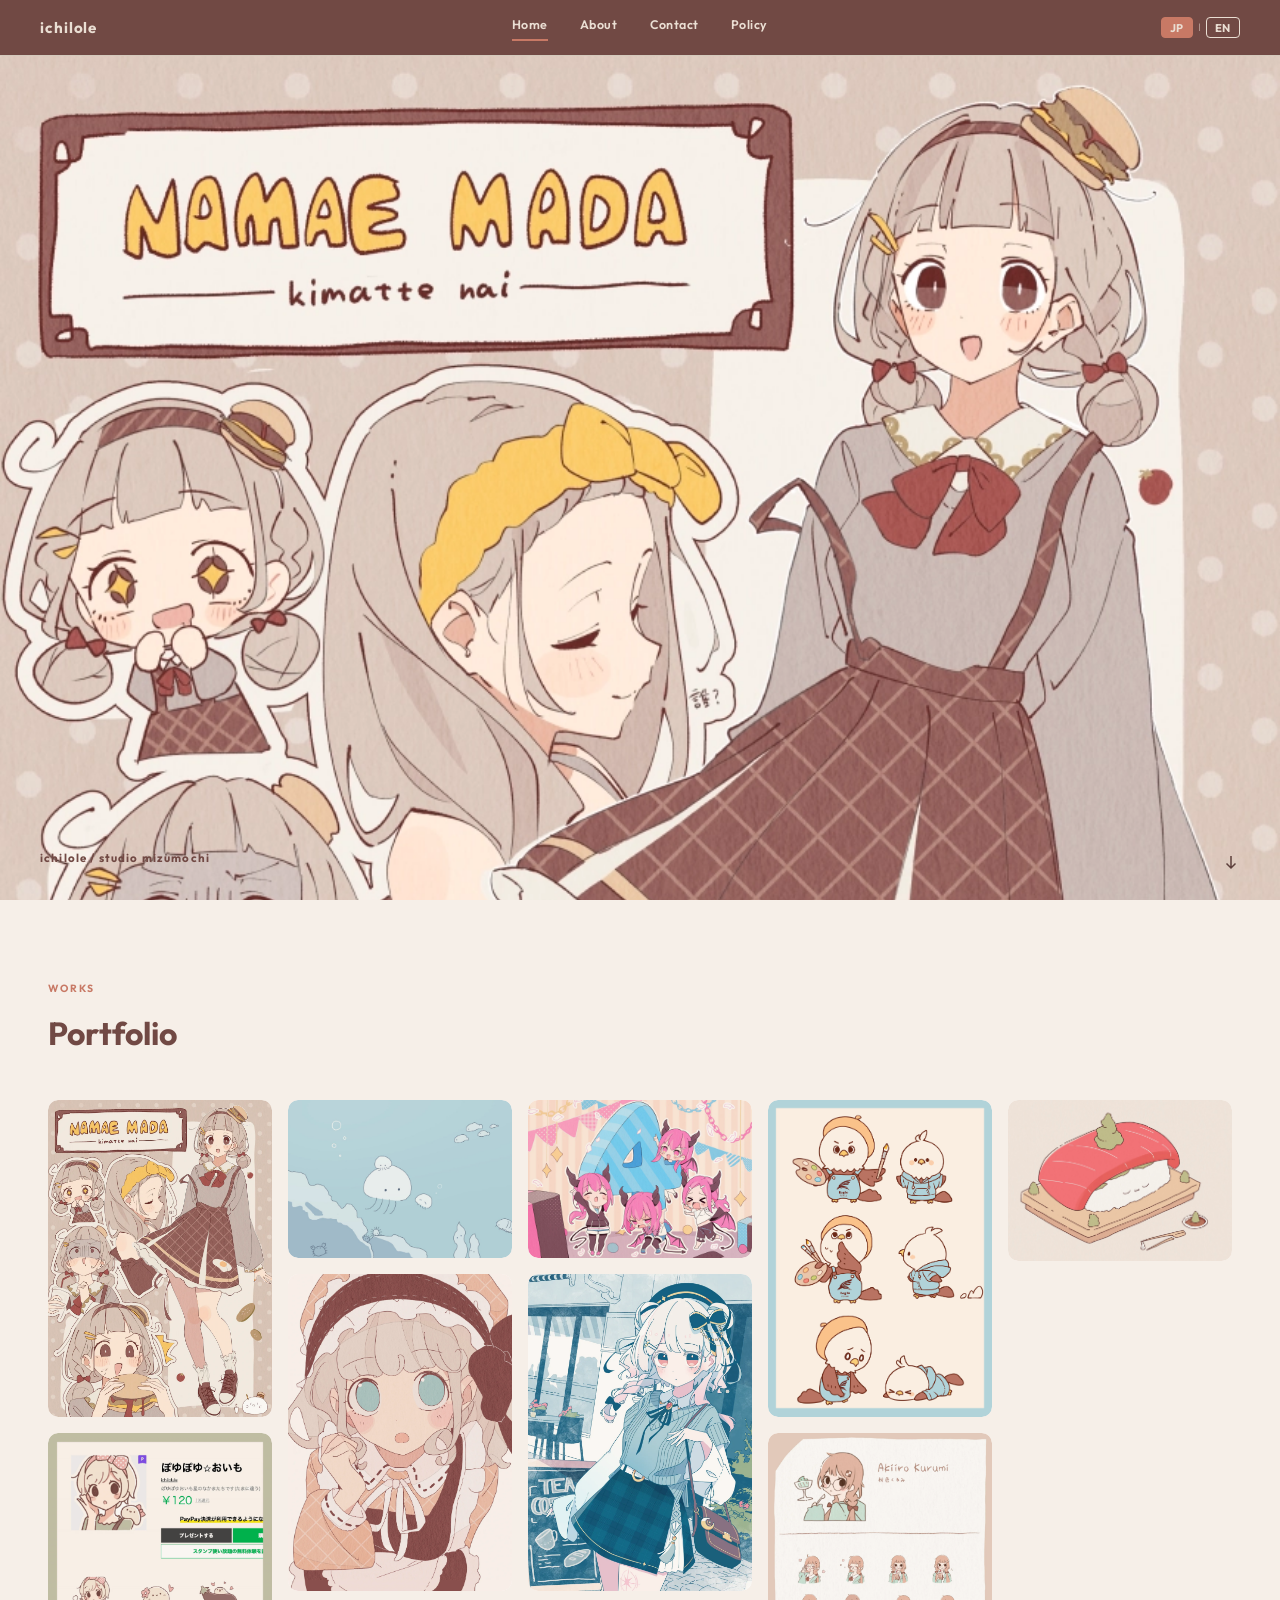
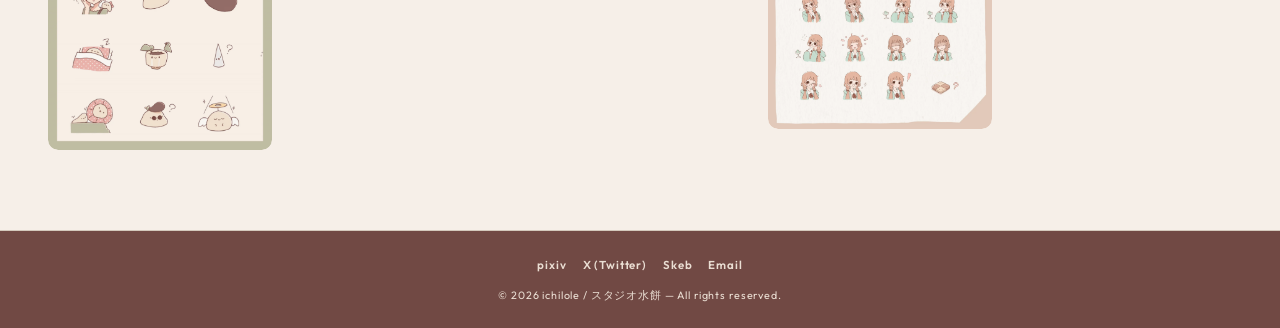
==== index.html @ 7da5bc68 "最初のセーブ" ====
<!DOCTYPE html>
<html lang="ja">
<head>
<meta charset="UTF-8">
<meta name="viewport" content="width=device-width, initial-scale=1.0">
<meta name="color-scheme" content="only light">

<!-- ============================================================
  ページ基本情報（SEO）
============================================================ -->
<title>ichilole — studio mizumochi</title>
<meta name="description" content="イラストレーター いちろれ（スタジオ水餅）のポートフォリオサイト。VTuber・配信者キャラクター、企業マスコットなどのイラスト制作">

<!-- ============================================================
  OGP（SNSシェア時のカード表示）
  ▼ Netlify公開後に実際のURLへ書き換えてください
  ▼ og:image 用に images/og.png を用意してください（1200×630px推奨）
============================================================ -->
<meta property="og:type"        content="website">
<meta property="og:title"       content="ichilole — studio mizumochi">
<meta property="og:description" content="VTuber・配信者キャラクター、企業マスコットなどのイラスト制作">
<meta property="og:url"         content="https://あなたのサイトURL.netlify.app">
<meta property="og:image"       content="https://あなたのサイトURL.netlify.app/images/og.png">
<meta name="twitter:card"       content="summary_large_image">

<!-- ============================================================
  favicon
  ▼ images/favicon.ico を用意してください（32×32px推奨）
============================================================ -->
<link rel="apple-touch-icon" sizes="180x180" href="/images/favicon/apple-touch-icon.png">
<link rel="icon" type="image/png" sizes="32x32" href="/images/favicon/favicon-32x32.png">
<link rel="icon" type="image/png" sizes="16x16" href="/images/favicon/favicon-16x16.png">
<link rel="manifest" href="/images/favicon/site.webmanifest">

<!-- Google Fonts
  Outfit          : 英字見出し・ラベル
  Zen Kaku Gothic : 日本語テキスト
-->
<link rel="preconnect" href="https://fonts.googleapis.com">
<link href="https://fonts.googleapis.com/css2?family=Outfit:wght@400;600;700&family=Zen+Kaku+Gothic+New:wght@400;700&display=swap" rel="stylesheet">
<link rel="stylesheet" href="/style.css">

<style>

*, *::before, *::after { margin: 0; padding: 0; box-sizing: border-box; }

body {
  font-family: 'Zen Kaku Gothic New', sans-serif;
  background: var(--bg);
  color: var(--brown);
  min-height: 100vh;
  line-height: 1.7;
}

/* ============================================================
  ナビゲーション
============================================================ */
nav {
  position: fixed; top: 0; left: 0; right: 0; z-index: 110;
  background: var(--brown);
  height: 56px; padding: 0 2.5rem;
  display: flex; align-items: center; justify-content: space-between;
  border-bottom: 1px solid var(--bg3);
}

.nav-logo {
  font-family: 'Outfit', sans-serif;
  font-size: 0.95rem; font-weight: 700;
  letter-spacing: 0.06em;
  color: var(--bg2); text-decoration: none;
  transition: color 0.15s; position: relative; z-index: 110;
}
.nav-logo:hover { color: var(--bg2); }

.nav-center {
  display: flex; gap: 2rem;
  position: absolute; left: 50%; transform: translateX(-50%);
}
.nav-center a {
  font-family: 'Outfit', sans-serif;
  font-size: 0.78rem; font-weight: 600;
  letter-spacing: 0.04em;
  text-decoration: none; color: var(--bg2);
  padding-bottom: 3px;
  border-bottom: 2px solid transparent;
  transition: color 0.15s, border-color 0.15s;
}
.nav-center a:hover { color: var(--main); }
.nav-center a.active { color: var(--bg2); border-bottom-color: var(--main); }

/* 言語切り替えボタン */
.nav-lang { display: flex; gap: 0.3rem; align-items: center; position: relative; z-index: 110; }
.lang-btn {
  font-family: 'Outfit', sans-serif;
  font-size: 0.7rem; font-weight: 700;
  letter-spacing: 0.06em;
  background: none; border: 1.5px solid var(--bg2);
  cursor: pointer; color: var(--bg2);
  padding: 0.18rem 0.5rem; border-radius: 4px;
  transition: background 0.15s, color 0.15s, border-color 0.15s;
}
.lang-btn.active {
  background: var(--main); color: var(--bg2); border-color: var(--main);
}
.lang-sep { font-size: 0.6rem; color: var(--bg2); }

.nav-burger {
  display: none; flex-direction: column; justify-content: center;
  width: 36px; height: 36px;
  background: none; border: none; cursor: pointer;
  padding: 0; position: relative; z-index: 110;
}
.nav-burger span {
  display: block; width: 22px; height: 1.5px;
  background: var(--bg); border-radius: 2px;
  position: absolute; left: 50%; transform: translateX(-50%);
  transition: transform 0.25s, opacity 0.25s;
  transform-origin: center;
}
.nav-burger span:nth-child(1) { top: 50%; margin-top: -6px; }
.nav-burger span:nth-child(2) { top: 50%; margin-top: -0.75px; }
.nav-burger span:nth-child(3) { top: 50%; margin-top: 5px; }
.nav-burger.open span:nth-child(1) { transform: translateX(-50%) translateY(6px) rotate(45deg); }
.nav-burger.open span:nth-child(2) { opacity: 0; transform: translateX(-50%) scaleX(0); }
.nav-burger.open span:nth-child(3) { transform: translateX(-50%) translateY(-6px) rotate(-45deg); }

/* モバイルメニューオーバーレイ */
.nav-mobile-overlay {
  position: fixed; inset: 0; z-index: 105;
  background: rgba(234, 222, 211, 0.96);
  display: flex; flex-direction: column;
  align-items: center; justify-content: center; gap: 2.5rem;
  opacity: 0;
  visibility: hidden;
  pointer-events: none;
  transition: opacity 0.25s, visibility 0.25s;
}
.nav-mobile-overlay.open {
  opacity: 1;
  visibility: visible;
  pointer-events: auto;
}
.nav-mobile-overlay a {
  font-family: 'Outfit', sans-serif; font-size: 1.3rem; font-weight: 700;
  letter-spacing: 0.08em; text-decoration: none; color: var(--brown2);
  padding-bottom: 4px; border-bottom: 2px solid transparent;
  transition: color 0.15s, border-color 0.15s;
}
.nav-mobile-overlay a:hover { color: var(--main); }
.nav-mobile-overlay a.active {
  color: var(--brown); border-bottom-color: var(--main);
}
.nav-mobile-lang {
  display: flex; gap: 0.5rem; align-items: center; margin-top: 0.5rem;
}
.nav-mobile-lang .lang-btn { color: var(--brown2); border-color: var(--bg3); }
.nav-mobile-lang .lang-btn.active { background: var(--main); color: var(--bg2); border-color: var(--main); }

@media (max-width: 640px) {
  nav { padding: 0 1.25rem; }
  .nav-center { display: none; }
  .nav-lang { display: none; }
  .nav-burger { display: flex; }
  .portfolio-section { padding: 3.5rem 1.25rem 3rem; }
  .modal { border-radius: 10px; }
  .modal-header { padding: 1.5rem 1.25rem 1rem; }
  .modal-content { padding: 1.25rem 1.25rem 1.5rem; }
  .modal-title { font-size: 1.15rem; }
  .block-image-row { grid-template-columns: 1fr; }
}

/* ============================================================
  HOME — ヒーロー
============================================================ */
.hero {
  width: 100%;
  height: calc(100vh - 56px);
  height: calc(100dvh - 56px);
  margin-top: 56px;
  background: var(--bg2);
  position: relative; overflow: hidden;
  display: flex; align-items: center; justify-content: center;
}

/*
  ▼▼▼ ヒーロー画像の設定方法 ▼▼▼

  方法A：<img>タグ（推奨）
    .hero-placeholder ブロックをまるごと削除して：
      <img src="images/hero.png"
           style="width:100%;height:100%;object-fit:cover;object-position:center top;"
           alt="ichilole メインビジュアル">
    を入れる。

  方法B：CSS背景画像
    .hero に追記：
      background-image: url('images/hero.jpg');
      background-size: cover;
      background-position: center top;

  推奨サイズ：1920×1080px 以上
*/
.hero-placeholder {
  display: flex; flex-direction: column;
  align-items: center; justify-content: center;
  gap: 1rem; color: var(--brown2); text-align: center;
}
.hero-placeholder-box {
  width: 72px; height: 72px; border-radius: 50%;
  background: var(--pink-l);
  display: flex; align-items: center; justify-content: center;
}
.hero-placeholder-box svg {
  width: 32px; height: 32px; fill: none;
  stroke: var(--pink); stroke-width: 1.5;
}
.hero-placeholder-text {
  font-family: 'Outfit', sans-serif;
  font-size: 0.75rem; font-weight: 600; color: var(--brown2);
}

.hero-name {
  position: absolute; bottom: 2rem; left: 2.5rem;
  font-family: 'Outfit', sans-serif;
  font-size: 0.72rem; font-weight: 700;
  letter-spacing: 0.1em; color: var(--brown);
}

/* 下向き矢印スクロールインジケーター（文字なし） */
.hero-scroll-arrow {
  position: absolute; bottom: 1.8rem; right: 2.5rem;
  animation: bounceDown 1.8s ease-in-out infinite;
}
.hero-scroll-arrow svg {
  width: 18px; height: 18px; fill: none;
  stroke: var(--brown2); stroke-width: 2;
  display: block;
}
@keyframes bounceDown {
  0%, 100% { transform: translateY(0); }
  50%       { transform: translateY(5px); }
}

/* ============================================================
  Portfolio セクション
============================================================ */
.portfolio-section { background: #F6EFE8; padding: 5rem 3rem; }

.sec-eyebrow {
  font-family: 'Outfit', sans-serif;
  font-size: 0.65rem; font-weight: 700;
  letter-spacing: 0.18em; text-transform: uppercase;
  color: var(--main); margin-bottom: 0.5rem;
}
.sec-title {
  font-family: 'Outfit', sans-serif;
  font-size: 2rem; font-weight: 700;
  color: var(--brown); margin-bottom: 2.5rem;
}

/*
  ▼▼▼ マソンリーグリッドの列数設定 ▼▼▼
  CSS Grid + JS列振り分け方式。
  列数は画面幅に応じて自動調整（最大5列）。
  ブレークポイントは .masonry-col のJS側で制御。
*/
.masonry {
  display: grid;
  grid-template-columns: repeat(var(--masonry-cols, 3), 1fr);
  gap: 1rem;
  align-items: start;
}

/* 列ごとのラッパー */
.masonry-col {
  display: flex;
  flex-direction: column;
  gap: 1rem;
}

.m-item {
  border-radius: 10px; overflow: hidden;
  cursor: pointer; position: relative;
  transition: transform 0.22s ease, box-shadow 0.22s ease;
  will-change: transform;
}
.m-item:hover {
  transform: scale(1.025);
  box-shadow: 0 8px 28px rgba(92,63,59,0.18);
}
.m-item:hover .m-overlay { opacity: 1; }

/*
  ▼▼▼ サムネイル画像の設定方法 ▼▼▼
  後述の works 配列の thumb にパスを入れてください
  例: thumb: 'images/works/work01/thumb.jpg'
*/
.m-thumb-img { width: 100%; display: block; border-radius: 10px; }

/* --bg色を10%乗算でサムネイルに重ねる */
.m-item::after {
  content: '';
  position: absolute; inset: 0;
  border-radius: 10px;
  background: var(--bg);
  opacity: 0.5;
  mix-blend-mode: multiply;
  pointer-events: none;
  transition: opacity 0.2s;
}
.m-item:hover::after { opacity: 0; }
.m-thumb-placeholder {
  width: 100%; border-radius: 10px;
  background: var(--bg2);
  display: flex; flex-direction: column;
  align-items: center; justify-content: center;
  gap: 0.5rem; padding: 2rem 1rem;
  color: var(--brown2);
  font-weight: 700; font-size: 0.72rem; text-align: center;
}
.m-overlay {
  position: absolute; inset: 0;
  background: rgba(92,63,59,0.75);
  border-radius: 10px; opacity: 0;
  transition: opacity 0.2s;
  display: flex; align-items: center; justify-content: center;
  padding: 1rem;
}
.m-overlay-title {
  color: var(--bg); font-weight: 700; font-size: 0.9rem;
  text-align: center; line-height: 1.5;
}

/* ============================================================
  作品詳細モーダル（ブログ形式）
============================================================ */
.modal-bg {
  display: none;
  position: fixed; inset: 0; z-index: 200;
  background: rgba(92,63,59,0.55);
  align-items: flex-start; justify-content: center;
  overflow-y: auto; padding: 2rem 1rem;
}
.modal-bg.open { display: flex; }

.modal {
  background: var(--bg); border-radius: 14px;
  width: 100%; max-width: 680px;
  margin: auto; position: relative; overflow: hidden;
}
.modal-header {
  padding: 2rem 2rem 1.2rem;
  border-bottom: 1px solid var(--bg3);
}
.modal-title {
  font-family: 'Outfit', sans-serif; font-size: 1.4rem; font-weight: 700;
  color: var(--brown);
}

.modal-content { padding: 1.8rem 2rem 2rem; display: flex; flex-direction: column; gap: 1.5rem; }

.block-image { width: 100%; border-radius: 10px; overflow: hidden; }
.block-image img { width: 100%; display: block; border-radius: 10px; }
.block-image-placeholder {
  width: 100%; min-height: 240px; border-radius: 10px;
  display: flex; flex-direction: column; align-items: center; justify-content: center;
  gap: 0.5rem; font-size: 0.72rem; font-weight: 700;
}
.block-image-placeholder svg { width: 28px; height: 28px; fill: none; stroke-width: 1.5; }
.block-image-row { display: grid; grid-template-columns: 1fr 1fr; gap: 0.75rem; }
.block-image-row .block-image { margin: 0; }
.block-heading {
  font-family: 'Outfit', sans-serif; font-size: 0.65rem; font-weight: 700;
  letter-spacing: 0.14em; text-transform: uppercase; color: var(--main);
  padding-bottom: 0.4rem; border-bottom: 1px solid var(--bg3);
}
.block-text { font-size: 0.9rem; color: var(--brown2); line-height: 1.9; white-space: pre-wrap; }
.block-divider { height: 1px; background: var(--bg2); }
/* ============================================================
  Lightbox（画像全画面拡大）
============================================================ */
#lightbox {
  display: flex;
  position: fixed; inset: 0; z-index: 400;
  background: rgba(28,18,16,0.92);
  align-items: flex-start; justify-content: center;
  overflow-y: auto;
  cursor: zoom-out;
  opacity: 0; pointer-events: none;
  transition: opacity 0.2s;
  padding: 3rem 6vw;
}
#lightbox.open { opacity: 1; pointer-events: auto; }
#lightbox img {
  width: 88vw; height: auto;
  border-radius: 10px;
  box-shadow: 0 8px 48px rgba(0,0,0,0.5);
  pointer-events: none;
  margin: auto; display: block;
}
#lightbox-close {
  position: fixed; top: 1rem; right: 1rem; z-index: 401;
  width: 38px; height: 38px; border-radius: 50%;
  background: rgba(255,255,255,0.15); border: none;
  color: #fff; font-size: 1rem; cursor: pointer;
  align-items: center; justify-content: center;
  display: none;
  transition: background 0.15s;
}
#lightbox-close:hover { background: rgba(255,255,255,0.28); }

.block-link { font-size: 0.85rem; }
.block-link a {
  color: var(--main); text-decoration: underline;
  text-underline-offset: 3px; transition: opacity 0.15s;
}
.block-link a:hover { opacity: 0.7; }

.modal-close {
  position: absolute; top: 1rem; right: 1rem;
  background: var(--bg3); border: none; border-radius: 50%;
  width: 34px; height: 34px; cursor: pointer;
  font-size: 0.9rem; color: var(--brown2);
  display: flex; align-items: center; justify-content: center;
  transition: background 0.15s;
}
.modal-close:hover { background: var(--bg3); }

/* ============================================================
  フッター
============================================================ */
footer {
  text-align: center; padding: 1.5rem;
  background: var(--brown);
  border-top: 1px solid var(--bg3);
  font-family: 'Outfit', sans-serif;
  font-size: 0.67rem; letter-spacing: 0.08em; color: var(--bg2);
}
.footer-sns {
  display: flex; justify-content: center;
  flex-wrap: wrap; gap: 1rem;
  margin-bottom: 0.7rem;
}
.footer-sns a {
  font-family: 'Outfit', sans-serif; font-size: 0.72rem; font-weight: 600;
  color: var(--bg2); text-decoration: none;
  transition: color 0.15s;
}
.footer-sns a:hover { color: var(--bg); }
</style>
</head>
<body>

<!-- ============================================================
  ナビゲーション
============================================================ -->
<nav>
  <a class="nav-logo" href="/">ichilole</a>
  <div class="nav-center">
    <a class="active" href="/">Home</a>
    <a href="/about/">About</a>
    <a href="/contact/">Contact</a>
    <a href="/policy/">Policy</a>
  </div>
  <div class="nav-lang">
    <button class="lang-btn active" id="btn-ja" onclick="setLang('ja')">JP</button>
    <span class="lang-sep">|</span>
    <button class="lang-btn"        id="btn-en" onclick="setLang('en')">EN</button>
  </div>
  <button class="nav-burger" id="navBurger" aria-label="メニューを開く" onclick="toggleMenu()">
    <span></span><span></span><span></span>
  </button>
</nav>

<div class="nav-mobile-overlay" id="navOverlay">
  <a class="active" href="/" onclick="toggleMenu()">Home</a>
  <a href="/about/" onclick="toggleMenu()">About</a>
  <a href="/contact/" onclick="toggleMenu()">Contact</a>
  <a href="/policy/" onclick="toggleMenu()">Policy</a>
  <div class="nav-mobile-lang">
    <button class="lang-btn" id="mob-btn-ja" onclick="setLang('ja'); toggleMenu()">JP</button>
    <span class="lang-sep">|</span>
    <button class="lang-btn" id="mob-btn-en" onclick="setLang('en'); toggleMenu()">EN</button>
  </div>
</div>


<!-- ============================================================
  ヒーロー
============================================================ -->
<div class="hero">
  <!--
    ▼▼▼ ここをメインビジュアルに置き換えてください ▼▼▼

    方法A（推奨）：.hero-placeholder をまるごと削除して
      <img src="images/hero.png"
           style="width:100%;height:100%;object-fit:cover;object-position:center top;"
           alt="ichilole メインビジュアル">
      を入れる。

    方法B：.hero に CSS で
      background-image: url('images/hero.jpg');
      background-size: cover;
      background-position: center top;
      を追加する。

    推奨サイズ：1920×1080px 以上
  -->
<img src="images/hero.webp"
           style="width:100%;height:100%;object-fit:cover;object-position:center top;"
           alt="ichilole メインビジュアル">

  <div class="hero-name">ichilole / studio mizumochi</div>

  <div class="hero-scroll-arrow">
    <svg viewBox="0 0 24 24"><path d="M12 4v16M6 14l6 6 6-6"/></svg>
  </div>
</div>


<!-- ============================================================
  Portfolio セクション
============================================================ -->
<div class="portfolio-section">
  <div class="sec-eyebrow">Works</div>
  <div class="sec-title" id="portfolioTitle">Portfolio</div>
  <div class="masonry" id="masonry"></div>
</div>

<footer>
  <div class="footer-sns" id="footerSns"></div>
  <div>© <span id="year"></span> ichilole / スタジオ水餅 — All rights reserved.</div>
</footer>


<!-- ============================================================
  作品詳細モーダル
============================================================ -->
<div class="modal-bg" id="workModal">
  <div class="modal">
    <button class="modal-close" onclick="closeModal()">✕</button>
    <div class="modal-header">
      <div class="modal-title" id="mTitle"></div>
    </div>
    <div class="modal-content" id="mContent"></div>
  </div>
</div>


<!-- ============================================================
  Lightbox（画像全画面拡大）
============================================================ -->
<div id="lightbox" onclick="closeLightbox()">
  <img id="lightboxImg" src="" alt="">
</div>
<button id="lightbox-close" onclick="closeLightbox()">✕</button>

<script>
/* ----------------------------------------------------------
  ▼▼▼ SNSリンクの設定 ▼▼▼
  href にURLを入れてください
---------------------------------------------------------- */
const SNS_LINKS = [
  { label_ja: 'pixiv',       label_en: 'pixiv',       href: 'https://pixiv.me/ichilolule' },
  { label_ja: 'X (Twitter)', label_en: 'X (Twitter)', href: 'https://x.com/ichilolule' },
  { label_ja: 'Skeb',        label_en: 'Skeb',        href: 'https://skeb.jp/@ichilolule' },
  { label_ja: 'Email',      label_en: 'Email',       href: 'mailto:' + 'info' + '@' + 'ichilole.com' },
];

/* ----------------------------------------------------------
  作品データは data/works.json で管理します。
  新しい作品を追加する場合は works.json だけ編集してください。
  index.html を触る必要はありません。
---------------------------------------------------------- */
let works = [];

/* ----------------------------------------------------------
  言語テキスト定義
  ▼▼▼ ここを編集してテキストを変更してください ▼▼▼
---------------------------------------------------------- */
const LANG = {
  ja: {
    heroPlaceholder: 'メインビジュアルをここに配置',
    portfolioTitle:  'Portfolio',
  },
  en: {
    heroPlaceholder: 'Place main visual here',
    portfolioTitle:  'Portfolio',
  },
};

let currentLang = 'ja';

/* ----------------------------------------------------------
  言語切り替え
---------------------------------------------------------- */
function setLang(lang) {
  currentLang = lang;
  localStorage.setItem('lang', lang);
  const t = LANG[lang];

  document.getElementById('btn-ja').classList.toggle('active', lang === 'ja');
  document.getElementById('btn-en').classList.toggle('active', lang === 'en');
  const mobJa = document.getElementById('mob-btn-ja');
  const mobEn = document.getElementById('mob-btn-en');
  if (mobJa) mobJa.classList.toggle('active', lang === 'ja');
  if (mobEn) mobEn.classList.toggle('active', lang === 'en');

  document.getElementById('portfolioTitle').textContent      = t.portfolioTitle;

  renderMasonry();
  renderFooterSns();
}

/* ----------------------------------------------------------
  列数計算（画面幅に応じて最大5列）
---------------------------------------------------------- */
function getMasonryCols() {
  const w = window.innerWidth;
  if (w < 400)  return 1;
  if (w < 640)  return 2;
  if (w < 900)  return 3;
  if (w < 1200) return 4;
  return 5;
}

/* ----------------------------------------------------------
  マソンリーグリッドの描画（CSS Grid + JS列振り分け）
---------------------------------------------------------- */
function renderMasonry() {
  const grid = document.getElementById('masonry');
  if (!grid) return;
  grid.innerHTML = '';

  const cols = getMasonryCols();
  _lastMasonryCols = cols;
  grid.style.setProperty('--masonry-cols', cols);

  // 列ラッパーを生成
  const colEls = Array.from({ length: cols }, () => {
    const col = document.createElement('div');
    col.className = 'masonry-col';
    grid.appendChild(col);
    return col;
  });

  // アイテムを列に均等配分（左から順番に）
  works.forEach((w, i) => {
    const item = document.createElement('div');
    item.className = 'm-item';
    item.onclick   = () => openModal(i);

    // thumb 省略時は content_ja の最初の image ブロックを自動参照
    const autoThumb = w.thumb
      ?? w.content_ja?.find(b => b.type === 'image')?.src
      ?? w.content_ja?.find(b => b.type === 'image-row')?.images?.[0]?.src;

    const thumbHTML = autoThumb
      ? `<img class="m-thumb-img" src="${autoThumb}" alt="${w.title}">`
      : `<div class="m-thumb-placeholder" style="height:${w.thumbH ?? 220}px;">
           <svg viewBox="0 0 24 24" style="width:22px;height:22px;fill:none;stroke:var(--brown2);stroke-width:1.5;">
             <rect x="3" y="3" width="18" height="18" rx="3"/>
             <circle cx="8.5" cy="8.5" r="1.5"/>
             <path d="M21 15l-5-5L5 21"/>
           </svg>
           <span>${w.title}</span>
         </div>`;

    item.innerHTML = `${thumbHTML}
      <div class="m-overlay">
        <div class="m-overlay-title">${w.title}</div>
      </div>`;

    colEls[i % cols].appendChild(item);
  });
}

/* リサイズ時：列数が変わった場合のみ再描画
   iOS Safari はアドレスバー縮小で resize が発火するが
   幅は変わらないため、列数チェックで無駄な再描画を防ぐ */
let _masonryResizeTimer;
let _lastMasonryCols = 0;
window.addEventListener('resize', () => {
  clearTimeout(_masonryResizeTimer);
  _masonryResizeTimer = setTimeout(() => {
    const newCols = getMasonryCols();
    if (newCols !== _lastMasonryCols) {
      _lastMasonryCols = newCols;
      renderMasonry();
    }
  }, 150);
});

/* ----------------------------------------------------------
  フッターSNSリンク描画（文字リンク）
---------------------------------------------------------- */
function renderFooterSns() {
  const el = document.getElementById('footerSns');
  if (!el) return;
  el.innerHTML = SNS_LINKS.map(s =>
    `<a href="${s.href}" target="_blank" rel="noopener">${s['label_' + currentLang]}</a>`
  ).join('');
}

/* ----------------------------------------------------------
  作品詳細モーダルを開く
---------------------------------------------------------- */
function openModal(i) {
  const w = works[i];

  document.getElementById('mTitle').textContent = w.title;

  const content = currentLang === 'ja' ? w.content_ja : w.content_en;
  const area    = document.getElementById('mContent');
  area.innerHTML = '';

  content.forEach(block => {
    const el = document.createElement('div');
    if (block.type === 'image') {
      el.className = 'block-image';
      el.innerHTML = block.src
        ? `<img src="${block.src}" alt="${block.alt || ''}" style="cursor:zoom-in;" onclick="openLightbox(this.src)">`
        : `<div class="block-image-placeholder" style="background:${c.bg};">
             <svg viewBox="0 0 24 24" style="stroke:${c.color};">
               <rect x="3" y="3" width="18" height="18" rx="3"/>
               <circle cx="8.5" cy="8.5" r="1.5"/>
               <path d="M21 15l-5-5L5 21"/>
             </svg>
             <span style="color:${c.color};font-size:0.72rem;font-weight:700;">${block.alt || ''}</span>
           </div>`;
    } else if (block.type === 'image-row') {
      el.className = 'block-image-row';
      block.images.forEach(img => {
        const cell = document.createElement('div');
        cell.className = 'block-image';
        cell.innerHTML = img.src
          ? `<img src="${img.src}" alt="${img.alt || ''}" style="cursor:zoom-in;" onclick="openLightbox(this.src)">`
          : `<div class="block-image-placeholder" style="background:${c.bg};min-height:160px;">
               <svg viewBox="0 0 24 24" style="width:22px;height:22px;fill:none;stroke:${c.color};stroke-width:1.5;">
                 <rect x="3" y="3" width="18" height="18" rx="3"/>
                 <circle cx="8.5" cy="8.5" r="1.5"/>
                 <path d="M21 15l-5-5L5 21"/>
               </svg>
               <span style="color:${c.color};font-size:0.7rem;font-weight:700;">${img.alt || ''}</span>
             </div>`;
        el.appendChild(cell);
      });
    } else if (block.type === 'heading') {
      el.className = 'block-heading';
      el.textContent = block.text;
    } else if (block.type === 'text') {
      el.className = 'block-text';
      el.textContent = block.text;
    } else if (block.type === 'divider') {
      el.className = 'block-divider';
    } else if (block.type === 'link') {
      el.className = 'block-link';
      const a = document.createElement('a');
      a.href = block.href;
      a.textContent = block.text;
      a.target = '_blank';
      a.rel = 'noopener';
      el.appendChild(a);
    }
    area.appendChild(el);
  });

  document.getElementById('workModal').classList.add('open');
  document.body.style.overflow = 'hidden';
}

function closeModal() {
  document.getElementById('workModal').classList.remove('open');
  document.body.style.overflow = '';
}

/* ----------------------------------------------------------
  Lightbox
---------------------------------------------------------- */
function openLightbox(src) {
  const lb = document.getElementById('lightbox');
  const btn = document.getElementById('lightbox-close');
  document.getElementById('lightboxImg').src = src;
  lb.classList.add('open');
  lb.scrollTop = 0;
  btn.style.display = 'flex';
}
function closeLightbox() {
  const lb = document.getElementById('lightbox');
  const btn = document.getElementById('lightbox-close');
  lb.classList.remove('open');
  btn.style.display = 'none';
}
document.getElementById('workModal').addEventListener('click', e => {
  if (e.target === e.currentTarget) closeModal();
});

/* ----------------------------------------------------------
  初期化：works.json を読み込んでからサイトを描画
---------------------------------------------------------- */
fetch('/works.json')
  .then(r => r.json())
  .then(data => {
    works = data;
    setLang(localStorage.getItem('lang') || 'ja');
  })
  .catch(err => {
    console.error('works.json の読み込みに失敗しました:', err);
    // JSONが読めなくても残りのUIは表示する
    setLang(localStorage.getItem('lang') || 'ja');
  });

function toggleMenu() {
  document.getElementById('navBurger').classList.toggle('open');
  document.getElementById('navOverlay').classList.toggle('open');
  document.body.style.overflow =
    document.getElementById('navOverlay').classList.contains('open') ? 'hidden' : '';
}

document.getElementById('navOverlay').addEventListener('click', function(e) {
  if (e.target === this) toggleMenu();
});
document.getElementById('year').textContent = new Date().getFullYear();
</script>
</body>
</html>
---- style.css ----
:root {
  --bg:      #F6EFE8;   /* カード背景・区切り（ベージュ明） */
  --bg2:     #EADED3;   /* ページ背景（ベージュ中） */
  --bg3:     #D4C9BC;   /* ボーダー・点線（ベージュ暗） */
  --brown:   #714944;   /* ナビ・フッター背景、見出し */
  --brown2:  #5C3F3B;   /* 本文・サブテキスト */
  --main:    #c87965;   /* 強調・リンク・ボタン（オレンジ） */
  --main-d:  #A86858;   /* オレンジホバー */
  --pink-l:  #ede2de;   /* くすみピンク（アイコン背景・タグ） */
  --blue-l:  #e4e6e5;   /* くすみブルー（アイコン背景・タグ） */
}
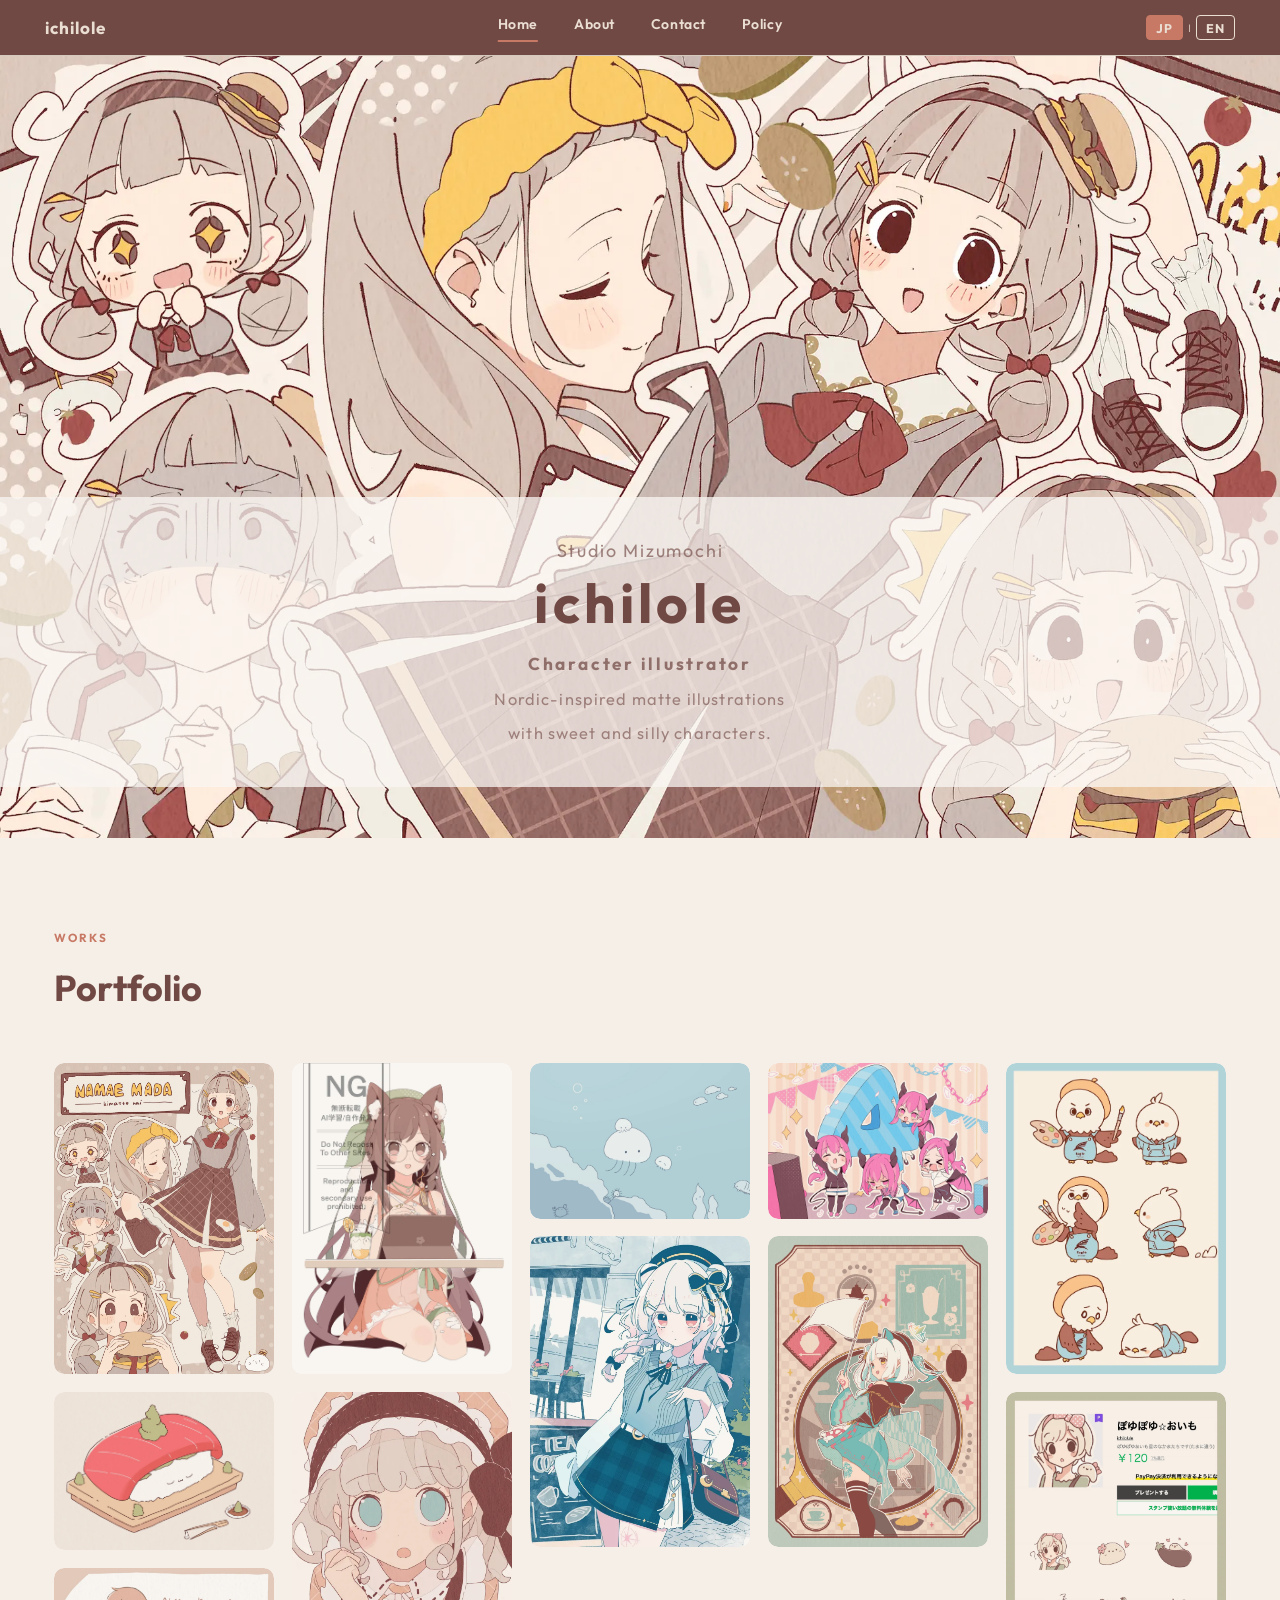
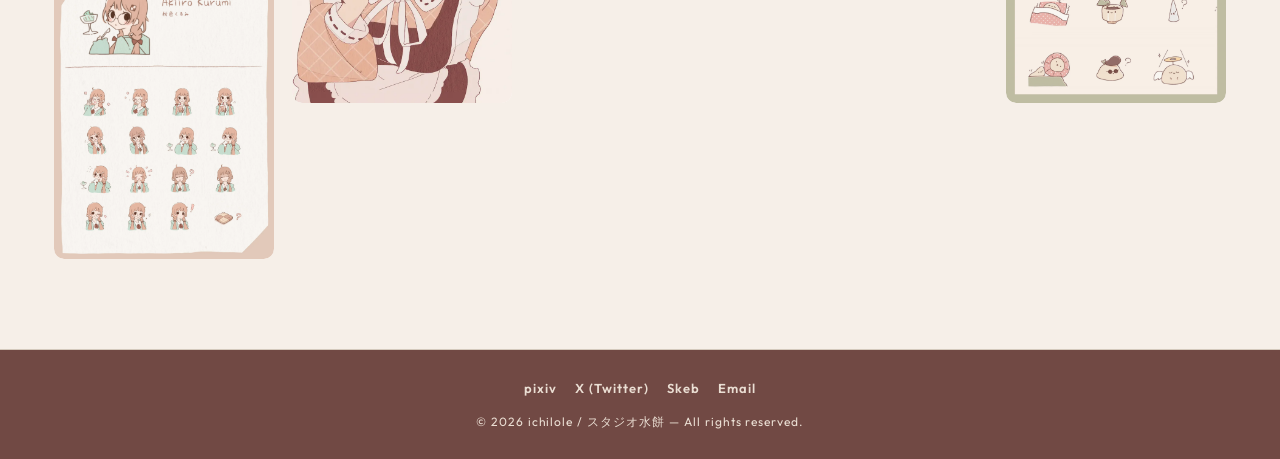
==== commit a368b3da: "完成稿" ====
--- a/index.html
+++ b/index.html
@@ -9,7 +9,8 @@
   ページ基本情報（SEO）
 ============================================================ -->
 <title>ichilole — studio mizumochi</title>
-<meta name="description" content="イラストレーター いちろれ（スタジオ水餅）のポートフォリオサイト。VTuber・配信者キャラクター、企業マスコットなどのイラスト制作">
+<link rel="canonical" href="https://ichilole.com/">
+<meta name="description" content="VTuber・配信者キャラクター・ゆるいマスコットを制作中。北欧風・マット調・ゆるふわ系・両手にハンバーガー系のキャラクターが好きなイラストレーター。">
 
 <!-- ============================================================
   OGP（SNSシェア時のカード表示）
@@ -18,9 +19,9 @@
 ============================================================ -->
 <meta property="og:type"        content="website">
 <meta property="og:title"       content="ichilole — studio mizumochi">
-<meta property="og:description" content="VTuber・配信者キャラクター、企業マスコットなどのイラスト制作">
-<meta property="og:url"         content="https://あなたのサイトURL.netlify.app">
-<meta property="og:image"       content="https://あなたのサイトURL.netlify.app/images/og.png">
+<meta property="og:description" content="北欧風・マット調・ゆるふわ系・両手にハンバーガー系のキャラクターが好きなイラストレーター。">
+<meta property="og:url"   content="https://ichilole.com">
+<meta property="og:image" content="https://ichilole.com/images/og.png">
 <meta name="twitter:card"       content="summary_large_image">
 
 <!-- ============================================================
@@ -150,16 +151,12 @@
 .nav-mobile-overlay a.active {
   color: var(--brown); border-bottom-color: var(--main);
 }
-.nav-mobile-lang {
-  display: flex; gap: 0.5rem; align-items: center; margin-top: 0.5rem;
-}
-.nav-mobile-lang .lang-btn { color: var(--brown2); border-color: var(--bg3); }
-.nav-mobile-lang .lang-btn.active { background: var(--main); color: var(--bg2); border-color: var(--main); }
 
 @media (max-width: 640px) {
   nav { padding: 0 1.25rem; }
   .nav-center { display: none; }
-  .nav-lang { display: none; }
+  /* JP/EN ボタンはモバイルでも表示し、ハンバーガーの左に配置 */
+  .nav-lang { margin-left: auto; margin-right: 0.6rem; }
   .nav-burger { display: flex; }
   .portfolio-section { padding: 3.5rem 1.25rem 3rem; }
   .modal { border-radius: 10px; }
@@ -171,74 +168,96 @@
 
 /* ============================================================
   HOME — ヒーロー
+
+  【設計方針】
+  - 高さは aspect-ratio で幅に比例（16:8.5）
+  - 画面が縦に狭いときは max-height で頭打ち
+  - 帯は bottom: X だけで配置し、高さはコンテンツ任せ
+  - フォントは vw 一本で統一
+  - 800px 以下は高さ・フォントを固定値に切り替え
+
+  【画像】
+  推奨サイズ：1920×1080px 以上
 ============================================================ */
 .hero {
   width: 100%;
-  height: calc(100vh - 56px);
-  height: calc(100dvh - 56px);
   margin-top: 56px;
+  position: relative;
+  overflow: hidden;
   background: var(--bg2);
-  position: relative; overflow: hidden;
-  display: flex; align-items: center; justify-content: center;
-}
-
-/*
-  ▼▼▼ ヒーロー画像の設定方法 ▼▼▼
-
-  方法A：<img>タグ（推奨）
-    .hero-placeholder ブロックをまるごと削除して：
-      <img src="images/hero.png"
-           style="width:100%;height:100%;object-fit:cover;object-position:center top;"
-           alt="ichilole メインビジュアル">
-    を入れる。
-
-  方法B：CSS背景画像
-    .hero に追記：
-      background-image: url('images/hero.jpg');
-      background-size: cover;
-      background-position: center top;
-
-  推奨サイズ：1920×1080px 以上
-*/
-.hero-placeholder {
+
+  /* 幅に対する高さの比率（数値を大きくすると縦長になる）*/
+  aspect-ratio: 1940 / 1185;
+  /* 画面より高くはならない（4vw は画像下の余白）*/
+  max-height: calc(100svh - 56px - 4vw);
+}
+
+.hero > img {
+  width: 100%;
+  height: 100%;
+  object-fit: cover;
+  object-position: center;
+  display: block;
+}
+
+/* ヒーロー 帯テキストブロック
+   - bottom だけで位置を決め、高さはコンテンツが決める
+   - top を指定しないので画面が縮んでも帯は細くならない */
+.hero-band {
+  position: absolute;
+  left: 0; right: 0;
+  bottom: 4vw;
+  background: rgba(250, 246, 242, 0.75);
   display: flex; flex-direction: column;
   align-items: center; justify-content: center;
-  gap: 1rem; color: var(--brown2); text-align: center;
-}
-.hero-placeholder-box {
-  width: 72px; height: 72px; border-radius: 50%;
-  background: var(--pink-l);
-  display: flex; align-items: center; justify-content: center;
-}
-.hero-placeholder-box svg {
-  width: 32px; height: 32px; fill: none;
-  stroke: var(--pink); stroke-width: 1.5;
-}
-.hero-placeholder-text {
-  font-family: 'Outfit', sans-serif;
-  font-size: 0.75rem; font-weight: 600; color: var(--brown2);
-}
-
-.hero-name {
-  position: absolute; bottom: 2rem; left: 2.5rem;
-  font-family: 'Outfit', sans-serif;
-  font-size: 0.72rem; font-weight: 700;
-  letter-spacing: 0.1em; color: var(--brown);
-}
-
-/* 下向き矢印スクロールインジケーター（文字なし） */
-.hero-scroll-arrow {
-  position: absolute; bottom: 1.8rem; right: 2.5rem;
-  animation: bounceDown 1.8s ease-in-out infinite;
-}
-.hero-scroll-arrow svg {
-  width: 18px; height: 18px; fill: none;
-  stroke: var(--brown2); stroke-width: 2;
-  display: block;
-}
-@keyframes bounceDown {
-  0%, 100% { transform: translateY(0); }
-  50%       { transform: translateY(5px); }
+  gap: 0.55vw;
+  padding: 3vw 1rem;
+}
+.hero-band-studio {
+  font-family: 'Outfit', sans-serif;
+  font-size: 1.4vw; font-weight: 400;
+  letter-spacing: 0.10em;
+  color: var(--brown); opacity: 0.65;
+}
+.hero-band-name {
+  font-family: 'Outfit', sans-serif;
+  font-size: 4.3vw; font-weight: 700;
+  letter-spacing: 0.08em;
+  color: var(--brown); line-height: 1.1;
+  margin-bottom: 0.66vw;
+}
+.hero-band-role {
+  font-family: 'Outfit', sans-serif;
+  font-size: 1.35vw; font-weight: 700;
+  letter-spacing: 0.16em;
+  color: var(--brown); opacity: 0.72;
+}
+.hero-band-tag {
+  font-family: 'Outfit', sans-serif;
+  font-size: 1.28vw; font-weight: 400;
+  letter-spacing: 0.07em;
+  color: var(--brown); opacity: 0.6;
+}
+
+/* 800px以下：高さ固定・横トリミング・フォント固定 */
+@media (max-width: 800px) {
+  .hero {
+    aspect-ratio: auto;
+    height: 480px;
+    max-height: none;
+  }
+  .hero > img {
+    object-position: 75% center;   /* ← この1行を追加 */
+  }
+  .hero-band {
+    bottom: 30px;
+    gap: 4px;
+    padding: 30px 1rem;
+  }
+  .hero-band-studio { font-size: 0.72rem; }
+  .hero-band-name   { font-size: 2.1rem; margin-bottom: 4px; }
+  .hero-band-role   { font-size: 0.7rem; }
+  .hero-band-tag    { font-size: 0.66rem; }
 }
 
 /* ============================================================
@@ -259,7 +278,7 @@
 }
 
 /*
-  ▼▼▼ マソンリーグリッドの列数設定 ▼▼▼
+  ↓ マソンリーグリッドの列数設定 ↓
   CSS Grid + JS列振り分け方式。
   列数は画面幅に応じて自動調整（最大5列）。
   ブレークポイントは .masonry-col のJS側で制御。
@@ -291,7 +310,7 @@
 .m-item:hover .m-overlay { opacity: 1; }
 
 /*
-  ▼▼▼ サムネイル画像の設定方法 ▼▼▼
+  ↓ サムネイル画像の設定方法 ↓
   後述の works 配列の thumb にパスを入れてください
   例: thumb: 'images/works/work01/thumb.jpg'
 */
@@ -477,43 +496,24 @@
   <a href="/about/" onclick="toggleMenu()">About</a>
   <a href="/contact/" onclick="toggleMenu()">Contact</a>
   <a href="/policy/" onclick="toggleMenu()">Policy</a>
-  <div class="nav-mobile-lang">
-    <button class="lang-btn" id="mob-btn-ja" onclick="setLang('ja'); toggleMenu()">JP</button>
-    <span class="lang-sep">|</span>
-    <button class="lang-btn" id="mob-btn-en" onclick="setLang('en'); toggleMenu()">EN</button>
-  </div>
 </div>
 
 
 <!-- ============================================================
   ヒーロー
+  - 高さは幅に対する比率（aspect-ratio）で自動決定
+  - 画面が縦に狭いときは max-height で頭打ち
+  - 帯は下端だけアンカーし、高さはコンテンツ任せ
 ============================================================ -->
 <div class="hero">
-  <!--
-    ▼▼▼ ここをメインビジュアルに置き換えてください ▼▼▼
-
-    方法A（推奨）：.hero-placeholder をまるごと削除して
-      <img src="images/hero.png"
-           style="width:100%;height:100%;object-fit:cover;object-position:center top;"
-           alt="ichilole メインビジュアル">
-      を入れる。
-
-    方法B：.hero に CSS で
-      background-image: url('images/hero.jpg');
-      background-size: cover;
-      background-position: center top;
-      を追加する。
-
-    推奨サイズ：1920×1080px 以上
-  -->
-<img src="images/hero.webp"
-           style="width:100%;height:100%;object-fit:cover;object-position:center top;"
-           alt="ichilole メインビジュアル">
-
-  <div class="hero-name">ichilole / studio mizumochi</div>
-
-  <div class="hero-scroll-arrow">
-    <svg viewBox="0 0 24 24"><path d="M12 4v16M6 14l6 6 6-6"/></svg>
+  <img src="images/hero.webp" alt="ichilole メインビジュアル">
+
+  <div class="hero-band">
+    <span class="hero-band-studio">Studio Mizumochi</span>
+    <span class="hero-band-name">ichilole</span>
+    <span class="hero-band-role">Character illustrator</span>
+    <span class="hero-band-tag">Nordic-inspired matte illustrations</span>
+    <span class="hero-band-tag">with sweet and silly characters.</span>
   </div>
 </div>
 
@@ -557,7 +557,7 @@
 
 <script>
 /* ----------------------------------------------------------
-  ▼▼▼ SNSリンクの設定 ▼▼▼
+  ↓ SNSリンクの設定 ↓
   href にURLを入れてください
 ---------------------------------------------------------- */
 const SNS_LINKS = [
@@ -576,7 +576,7 @@
 
 /* ----------------------------------------------------------
   言語テキスト定義
-  ▼▼▼ ここを編集してテキストを変更してください ▼▼▼
+  ↓ ここを編集してテキストを変更してください ↓
 ---------------------------------------------------------- */
 const LANG = {
   ja: {
@@ -601,10 +601,6 @@
 
   document.getElementById('btn-ja').classList.toggle('active', lang === 'ja');
   document.getElementById('btn-en').classList.toggle('active', lang === 'en');
-  const mobJa = document.getElementById('mob-btn-ja');
-  const mobEn = document.getElementById('mob-btn-en');
-  if (mobJa) mobJa.classList.toggle('active', lang === 'ja');
-  if (mobEn) mobEn.classList.toggle('active', lang === 'en');
 
   document.getElementById('portfolioTitle').textContent      = t.portfolioTitle;
 
@@ -798,16 +794,22 @@
 /* ----------------------------------------------------------
   初期化：works.json を読み込んでからサイトを描画
 ---------------------------------------------------------- */
+// まず空の状態でサイトを描画（works.jsonの遅延に関わらず表示を保証）
+setLang(localStorage.getItem('lang') || 'ja');
+
+// works.json を非同期で取得して再描画
 fetch('/works.json')
-  .then(r => r.json())
-  .then(data => {
-    works = data;
-    setLang(localStorage.getItem('lang') || 'ja');
+  .then(r => r.text())
+  .then(text => {
+    try {
+      works = JSON.parse(text);
+      setLang(currentLang);
+    } catch {
+      // JSON以外（HTMLなど）が返った場合は空のまま
+    }
   })
-  .catch(err => {
-    console.error('works.json の読み込みに失敗しました:', err);
-    // JSONが読めなくても残りのUIは表示する
-    setLang(localStorage.getItem('lang') || 'ja');
+  .catch(() => {
+    // ネットワークエラー等は無視して空のまま表示
   });
 
 function toggleMenu() {
--- a/style.css
+++ b/style.css
@@ -1,3 +1,7 @@
+html {
+  font-size: 112.5%; /* 18px base — rem値を全体的にスケールアップ */
+}
+
 :root {
   --bg:      #F6EFE8;   /* カード背景・区切り（ベージュ明） */
   --bg2:     #EADED3;   /* ページ背景（ベージュ中） */
@@ -8,4 +12,60 @@
   --main-d:  #A86858;   /* オレンジホバー */
   --pink-l:  #ede2de;   /* くすみピンク（アイコン背景・タグ） */
   --blue-l:  #e4e6e5;   /* くすみブルー（アイコン背景・タグ） */
+
+  /* 大正ロマンカラーパレット */
+  --ivory:   #F3E8D7;
+  --olive:   #7B8064;
+  --olive-l: #97A08A;
+  --teal:    #6F8B83;
+  --gold:    #C5A46D;
+  --grape:   #6D4C57;
+  --gray:    #8A817C;
+  --sakura:  #D8C6C0;
+  --indigo:  #5F6C77;
+
+
+  /*チョコミント派閥*/
+   /* ベース */
+  --mint-cream:   #e2ebe6;
+  --milk:         #f7f3ee;
+  --vanilla:      #efe3d3;
+  --cookie:       #d8c3b1;
+
+  /* ブラウン */
+  --cocoa:        #714944;
+  --bitter:       #5c3f3b;
+  --mocha:        #8a655c;
+  --coffee:       #4a342f;
+
+  /* ミント〜緑 */
+  --mint:         #bfd8cc;
+  --mint-dark:    #8ca89b;
+  --sage:         #a8b2a1;
+  --olive-milk:   #b7b59f;
+  --pistachio:    #cad8b6;
+
+  /* ブルー系 */
+  --ice-blue:     #d8e5e8;
+  --smoke-blue:   #9aa9b2;
+  --dusty-teal:   #6f8b83;
+
+  /* ピンク系 */
+  --strawberry:   #d8b7b0;
+  --rose-milk:    #ead7d2;
+  --mauve:        #9b7f88;
+
+  /* 黄色〜オレンジ */
+  --honey:        #d6b47a;
+  --caramel:      #b9875b;
+  --apricot:      #d9aa8f;
+
+  /* 赤紫 */
+  --berry:        #7c5a63;
+  --plum:         #5f4754;
+
+  /* グレー */
+  --fog:          #c7c2bc;
+  --stone:        #8b8681;
+  --charcoal:     #5e5a57;
 }
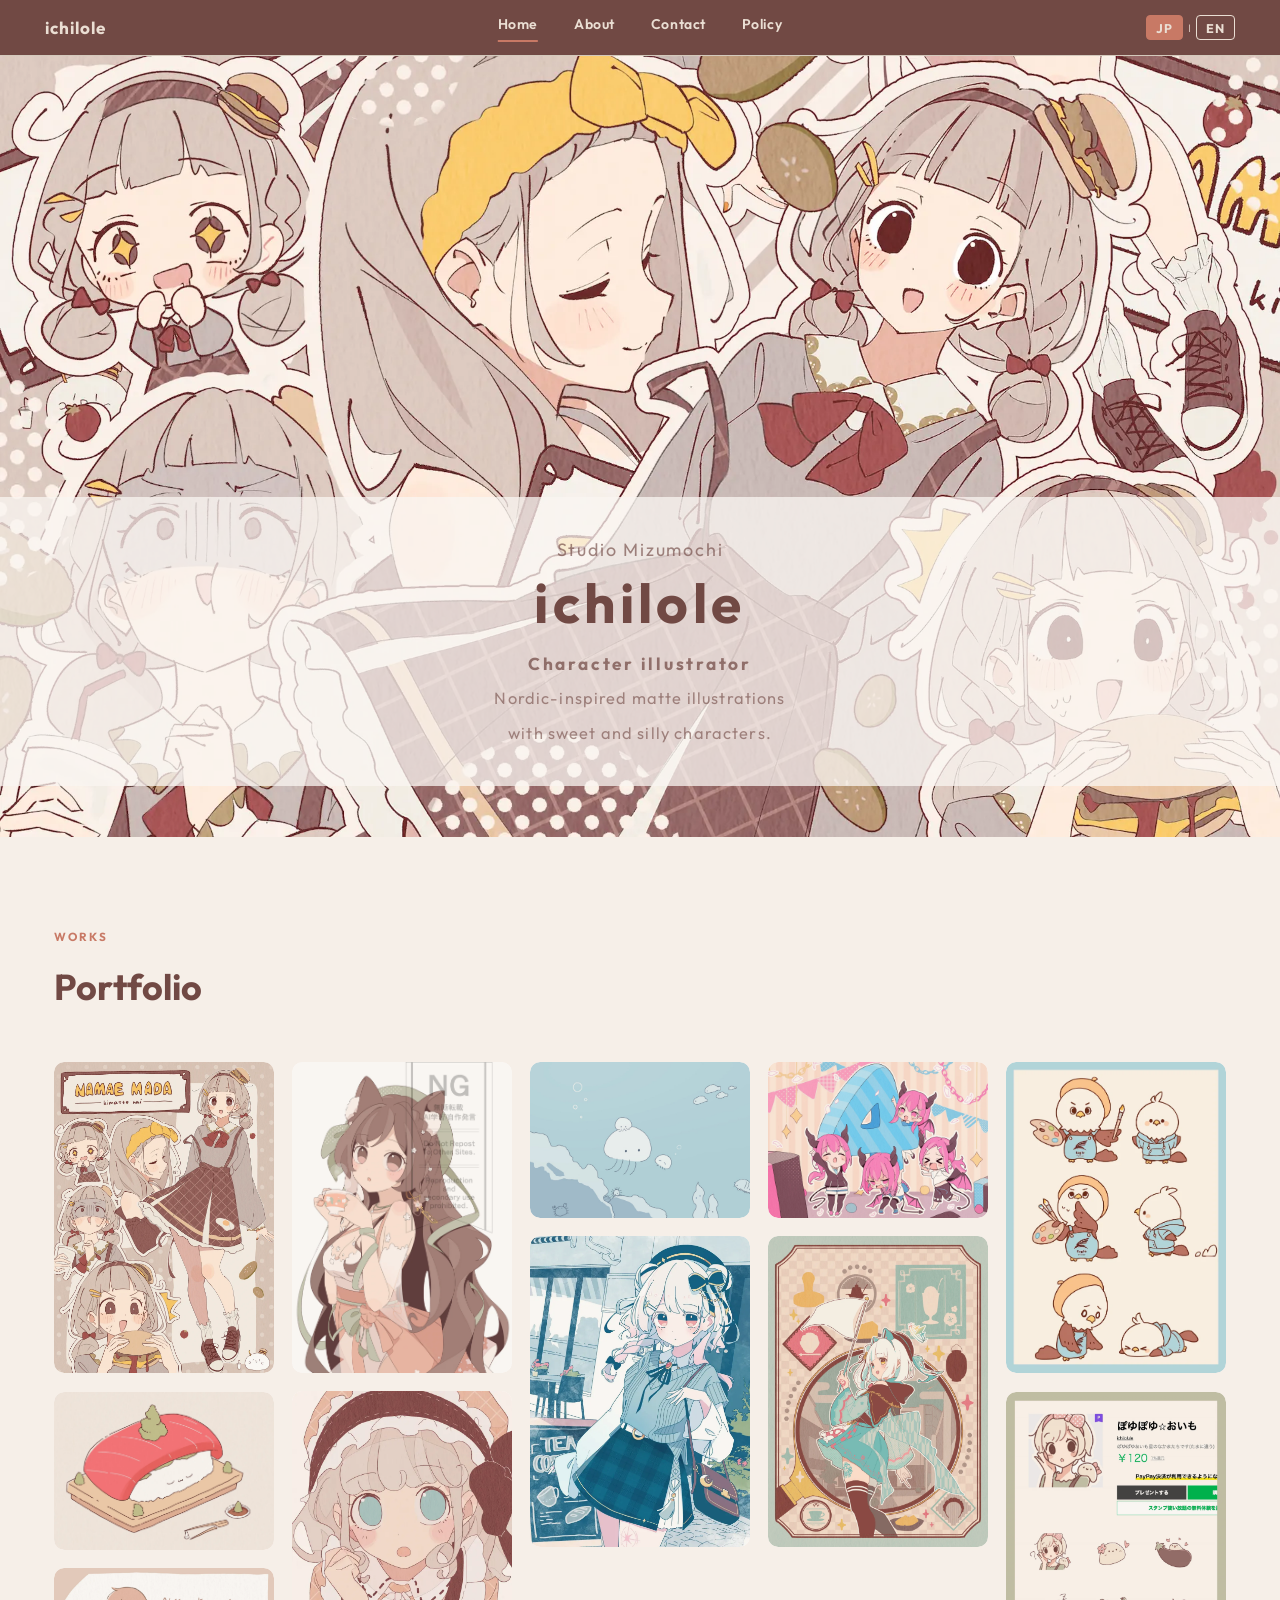
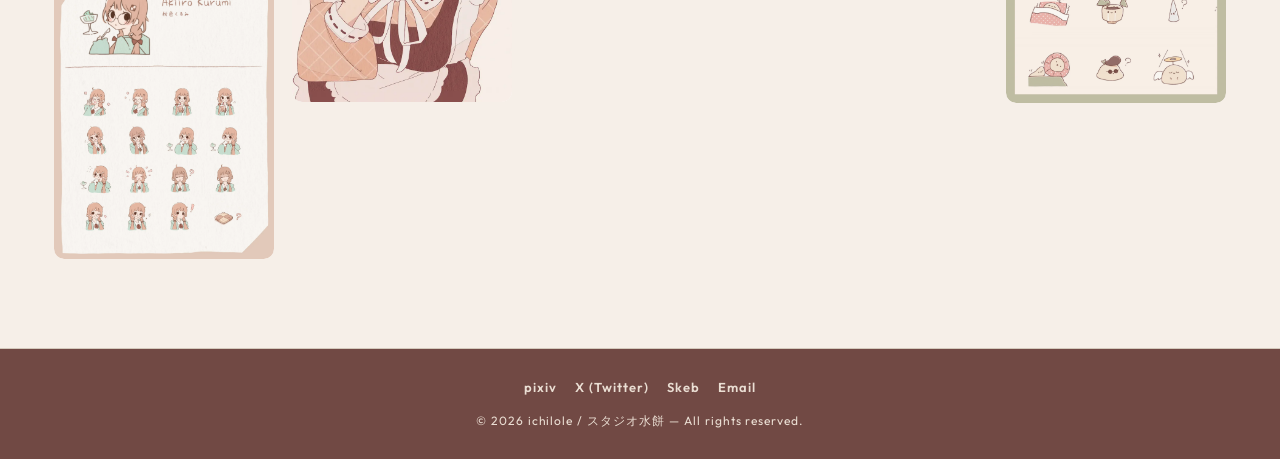
==== commit f37c0568: "色調補正 Co-Authored-By: Claude Sonnet 4.6 <noreply@anthropic.com>" ====
--- a/index.html
+++ b/index.html
@@ -15,13 +15,14 @@
 <!-- ============================================================
   OGP（SNSシェア時のカード表示）
   ▼ Netlify公開後に実際のURLへ書き換えてください
-  ▼ og:image 用に images/og.png を用意してください（1200×630px推奨）
+  ▼ og:image 用に images/og.webp を用意してください（1200×630px推奨）
 ============================================================ -->
 <meta property="og:type"        content="website">
 <meta property="og:title"       content="ichilole — studio mizumochi">
-<meta property="og:description" content="北欧風・マット調・ゆるふわ系・両手にハンバーガー系のキャラクターが好きなイラストレーター。">
+<meta property="og:description" content="北欧風・マット調・ゆるふわ系・両手にハンバーガー系のキャラクターが好きなイラストレーター">
 <meta property="og:url"   content="https://ichilole.com">
-<meta property="og:image" content="https://ichilole.com/images/og.png">
+<meta property="og:image" content="https://ichilole.com/images/og.webp">
+<meta property="og:image:type" content="image/webp">
 <meta name="twitter:card"       content="summary_large_image">
 
 <!-- ============================================================
@@ -187,7 +188,7 @@
   background: var(--bg2);
 
   /* 幅に対する高さの比率（数値を大きくすると縦長になる）*/
-  aspect-ratio: 1940 / 1185;
+  aspect-ratio: 1920 / 1172;
   /* 画面より高くはならない（4vw は画像下の余白）*/
   max-height: calc(100svh - 56px - 4vw);
 }
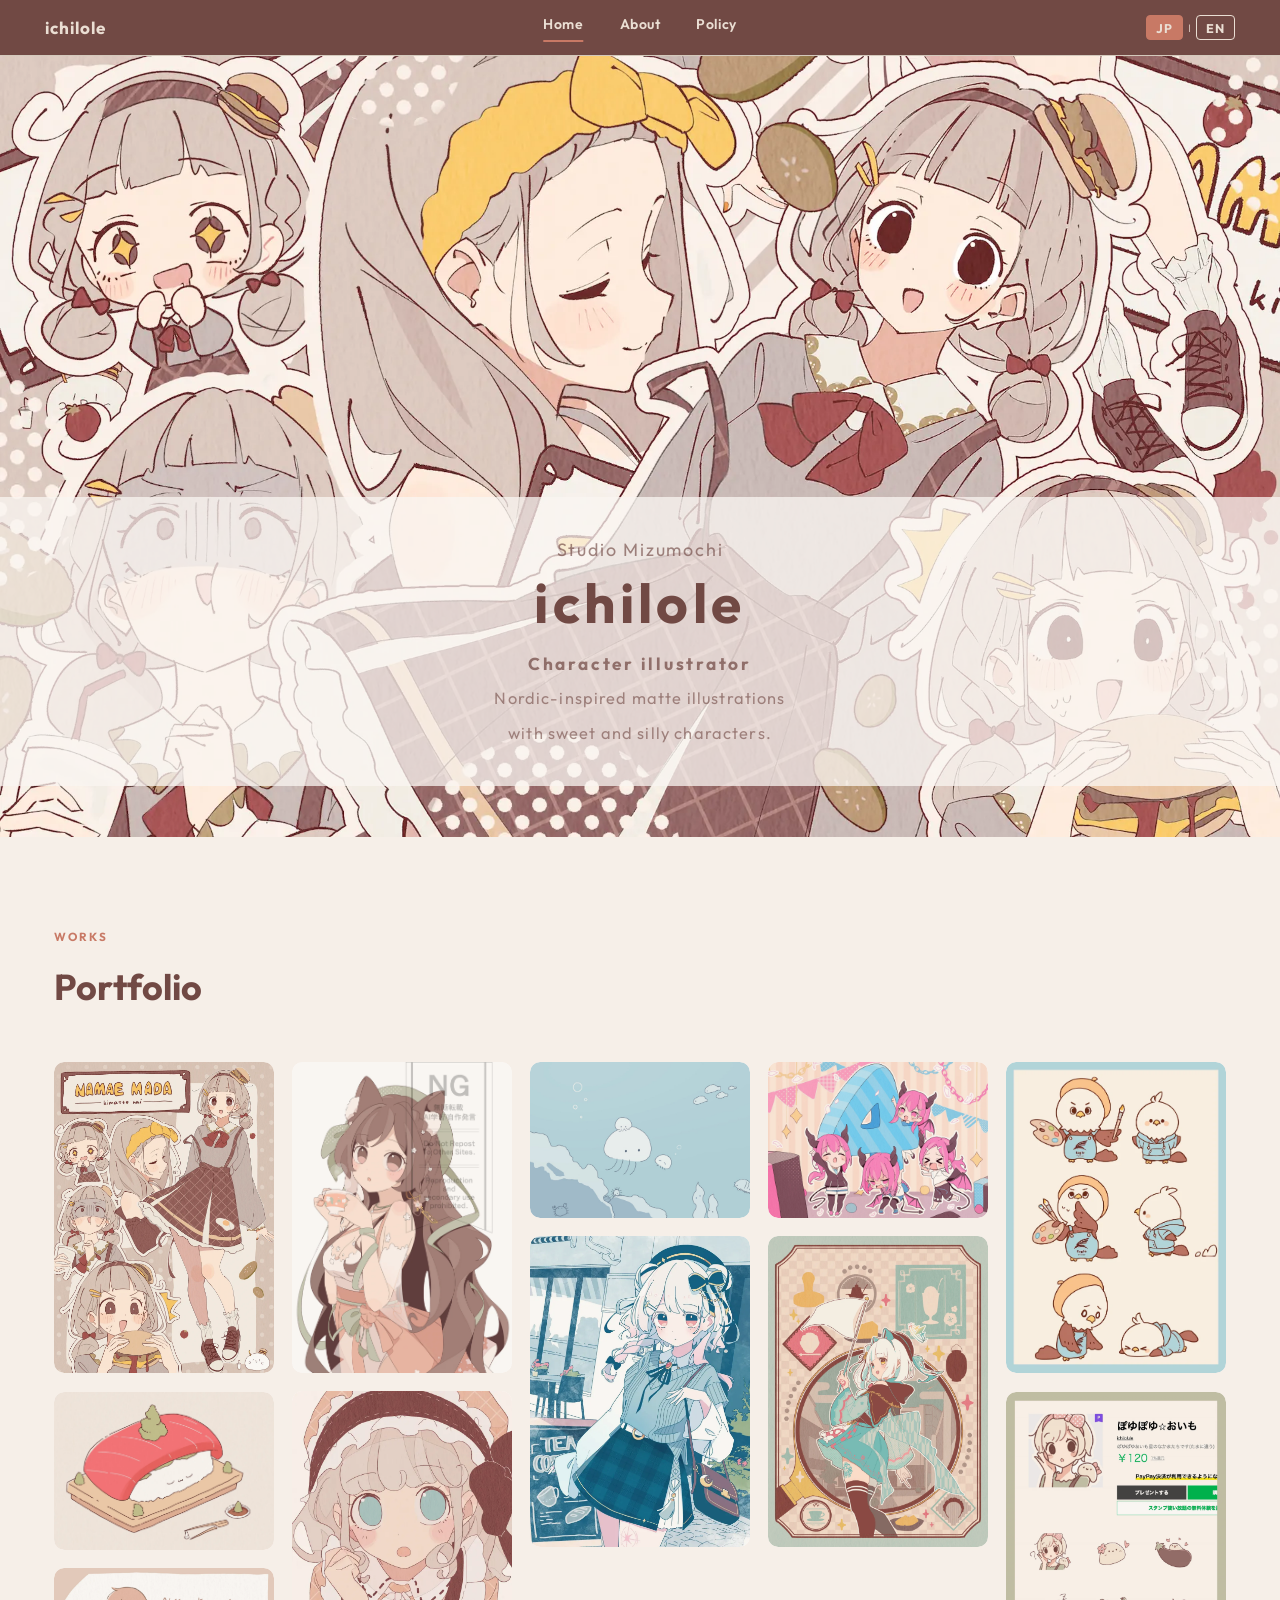
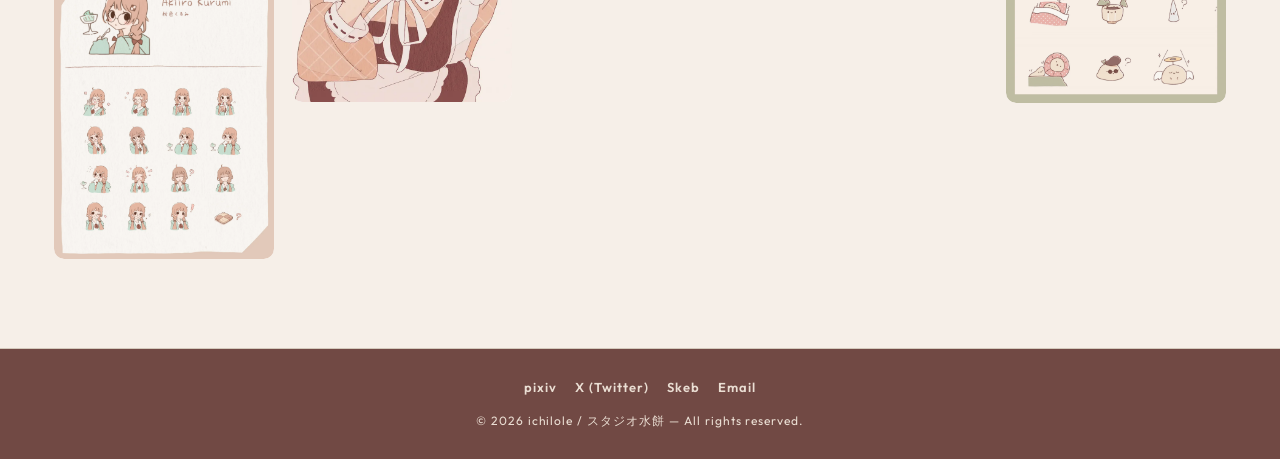
==== commit b45b6745: "Contactページを削除 Co-Authored-By: Claude Sonnet 4.6 <noreply@anthropic.com>" ====
--- a/index.html
+++ b/index.html
@@ -479,7 +479,6 @@
   <div class="nav-center">
     <a class="active" href="/">Home</a>
     <a href="/about/">About</a>
-    <a href="/contact/">Contact</a>
     <a href="/policy/">Policy</a>
   </div>
   <div class="nav-lang">
@@ -495,7 +494,6 @@
 <div class="nav-mobile-overlay" id="navOverlay">
   <a class="active" href="/" onclick="toggleMenu()">Home</a>
   <a href="/about/" onclick="toggleMenu()">About</a>
-  <a href="/contact/" onclick="toggleMenu()">Contact</a>
   <a href="/policy/" onclick="toggleMenu()">Policy</a>
 </div>
 
@@ -563,9 +561,9 @@
 ---------------------------------------------------------- */
 const SNS_LINKS = [
   { label_ja: 'pixiv',       label_en: 'pixiv',       href: 'https://pixiv.me/ichilolule' },
-  { label_ja: 'X (Twitter)', label_en: 'X (Twitter)', href: 'https://x.com/ichilolule' },
+  { label_ja: 'X (Twitter)', label_en: 'X (Twitter)', href: 'https://x.com/ichilole' },
   { label_ja: 'Skeb',        label_en: 'Skeb',        href: 'https://skeb.jp/@ichilolule' },
-  { label_ja: 'Email',      label_en: 'Email',       href: 'mailto:' + 'info' + '@' + 'ichilole.com' },
+  { label_ja: 'Email',      label_en: 'Email',       href: 'mailto:' + 'ichilolule' + '@' + 'gmail.com' },
 ];
 
 /* ----------------------------------------------------------
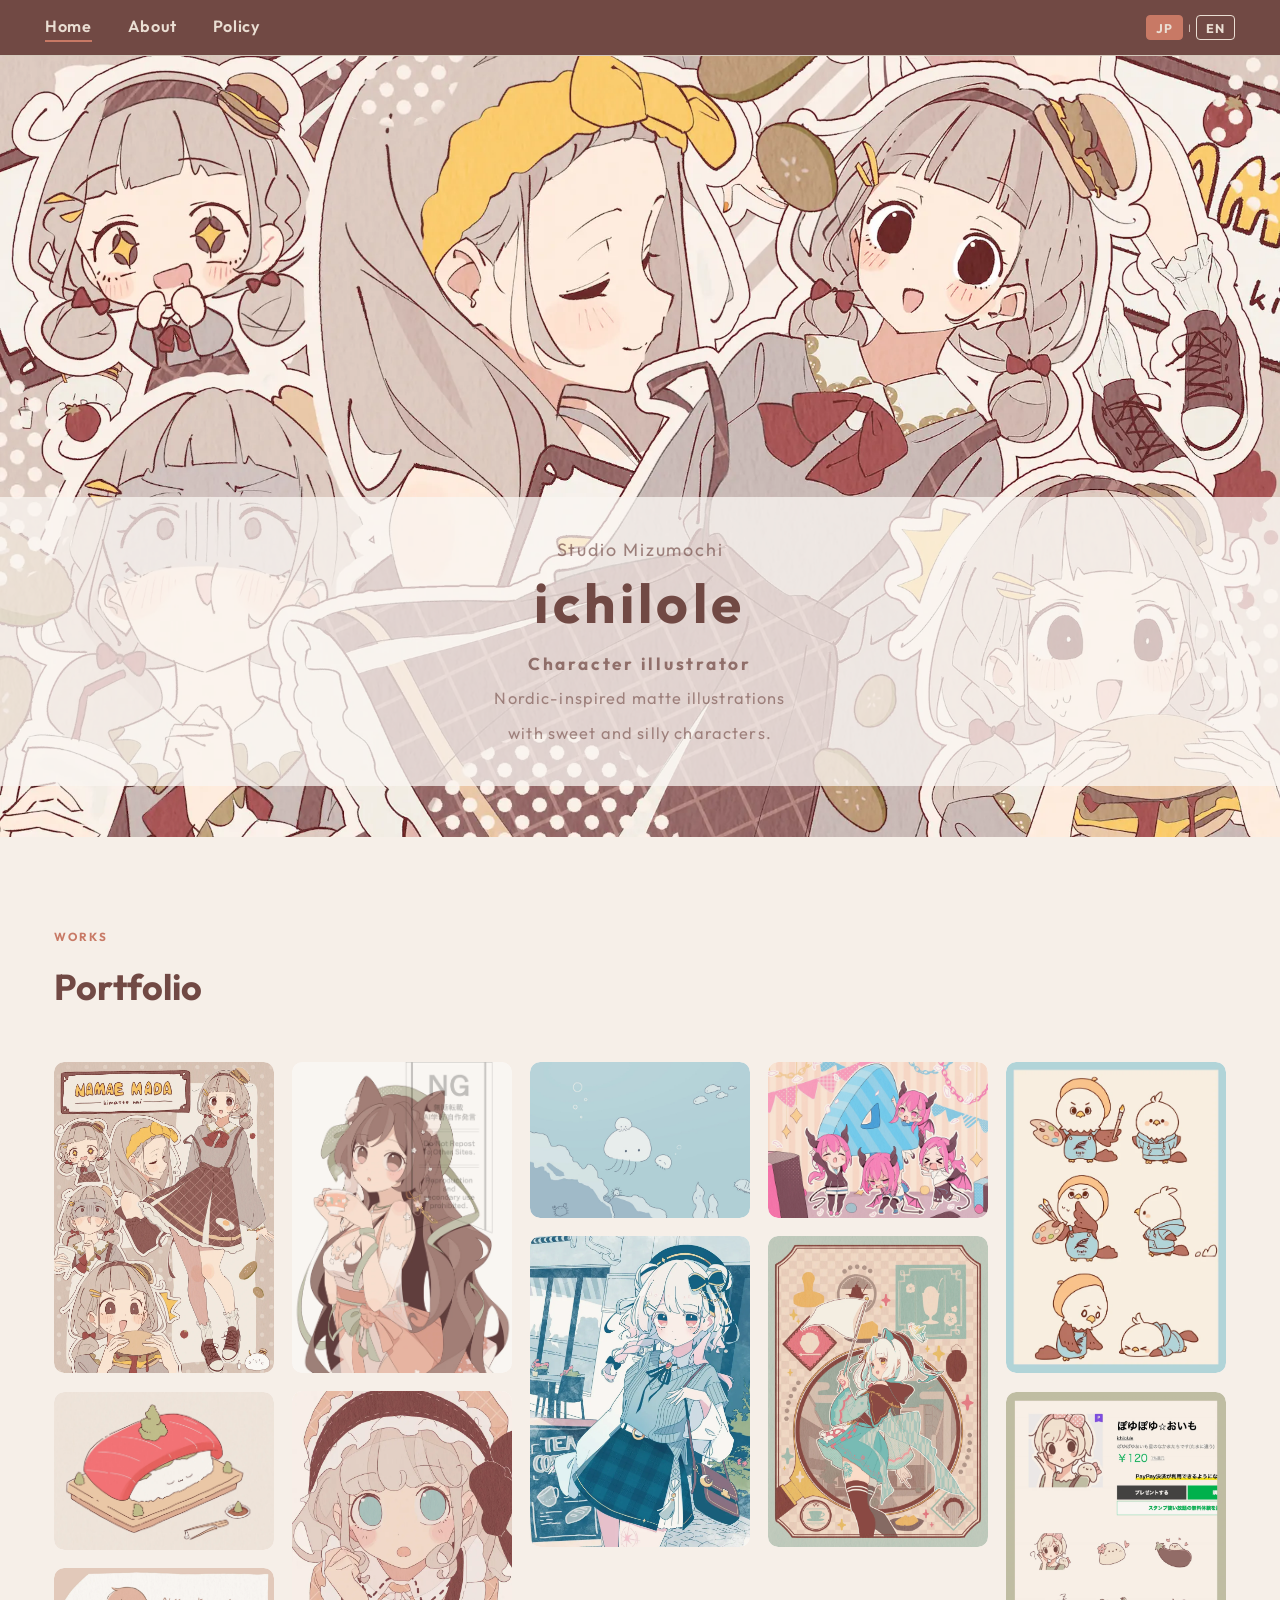
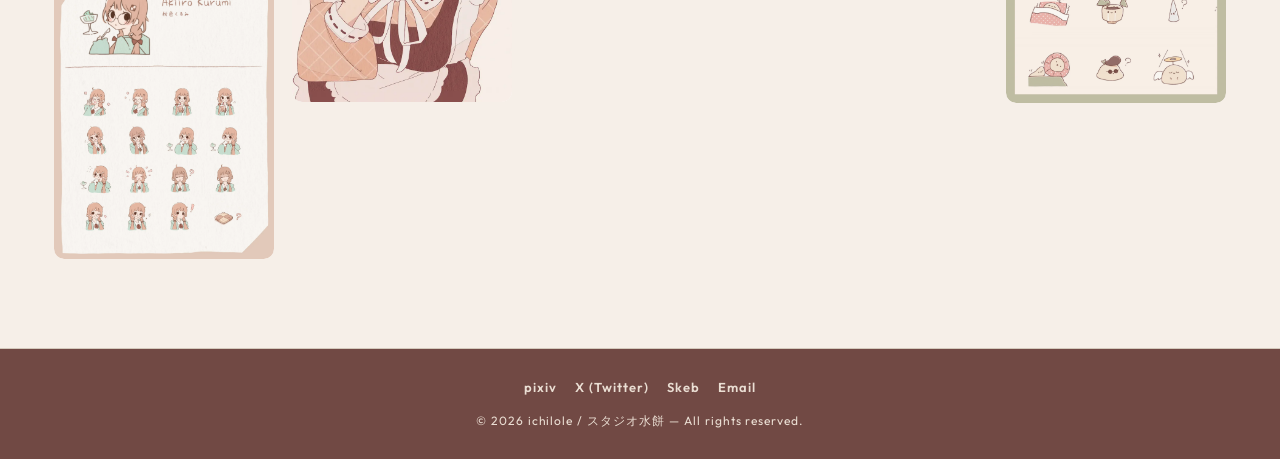
==== commit 0638f65b: "全ページURL変更、ロゴ削除" ====
--- a/index.html
+++ b/index.html
@@ -10,16 +10,14 @@
 ============================================================ -->
 <title>ichilole — studio mizumochi</title>
 <link rel="canonical" href="https://ichilole.com/">
-<meta name="description" content="VTuber・配信者キャラクター・ゆるいマスコットを制作中。北欧風・マット調・ゆるふわ系・両手にハンバーガー系のキャラクターが好きなイラストレーター。">
+<meta name="description" content="VTuber・配信者キャラクター・ゆるいマスコットを制作中。北欧風・マット調・ゆるふわ、両手にハンバーガー系イラストレーター">
 
 <!-- ============================================================
   OGP（SNSシェア時のカード表示）
-  ▼ Netlify公開後に実際のURLへ書き換えてください
-  ▼ og:image 用に images/og.webp を用意してください（1200×630px推奨）
 ============================================================ -->
 <meta property="og:type"        content="website">
 <meta property="og:title"       content="ichilole — studio mizumochi">
-<meta property="og:description" content="北欧風・マット調・ゆるふわ系・両手にハンバーガー系のキャラクターが好きなイラストレーター">
+<meta property="og:description" content="北欧風・マット調・ゆるふわ、両手にハンバーガー系イラストレーター">
 <meta property="og:url"   content="https://ichilole.com">
 <meta property="og:image" content="https://ichilole.com/images/og.webp">
 <meta property="og:image:type" content="image/webp">
@@ -27,7 +25,6 @@
 
 <!-- ============================================================
   favicon
-  ▼ images/favicon.ico を用意してください（32×32px推奨）
 ============================================================ -->
 <link rel="apple-touch-icon" sizes="180x180" href="/images/favicon/apple-touch-icon.png">
 <link rel="icon" type="image/png" sizes="32x32" href="/images/favicon/favicon-32x32.png">
@@ -42,9 +39,43 @@
 <link href="https://fonts.googleapis.com/css2?family=Outfit:wght@400;600;700&family=Zen+Kaku+Gothic+New:wght@400;700&display=swap" rel="stylesheet">
 <link rel="stylesheet" href="/style.css">
 
+<!-- ============================================================
+  構造化データ（Person）
+  ▼ 検索結果サムネイルの候補として正方形画像を明示
+  ▼ SNSカード用の og:image（横長）とは別物・用途が違うため共存OK
+  ▼ image を差し替える場合は images/og-square.webp（1200×1200）を更新
+============================================================ -->
+<script type="application/ld+json">
+{
+  "@context": "https://schema.org",
+  "@type": "Person",
+  "name": "ichilole",
+  "alternateName": "いちろれ",
+  "url": "https://ichilole.com/",
+  "image": "https://ichilole.com/images/og-square.webp",
+  "jobTitle": "Illustrator",
+  "worksFor": {
+    "@type": "Organization",
+    "name": "studio mizumochi",
+    "alternateName": "スタジオ水餅"
+  },
+  "sameAs": [
+    "https://x.com/ichilole",
+    "https://pixiv.me/ichilolule",
+    "https://skeb.jp/@ichilole"
+  ]
+}
+</script>
+
 <style>
 
 *, *::before, *::after { margin: 0; padding: 0; box-sizing: border-box; }
+
+/* iOS Safari が横画面で本文を自動拡大する挙動を無効化（100%固定）*/
+html {
+  -webkit-text-size-adjust: 100%;
+  text-size-adjust: 100%;
+}
 
 body {
   font-family: 'Zen Kaku Gothic New', sans-serif;
@@ -65,25 +96,15 @@
   border-bottom: 1px solid var(--bg3);
 }
 
-.nav-logo {
-  font-family: 'Outfit', sans-serif;
-  font-size: 0.95rem; font-weight: 700;
-  letter-spacing: 0.06em;
-  color: var(--bg2); text-decoration: none;
-  transition: color 0.15s; position: relative; z-index: 110;
-}
-.nav-logo:hover { color: var(--bg2); }
-
 .nav-center {
   display: flex; gap: 2rem;
-  position: absolute; left: 50%; transform: translateX(-50%);
 }
 .nav-center a {
   font-family: 'Outfit', sans-serif;
-  font-size: 0.78rem; font-weight: 600;
+  font-size: 0.90rem; font-weight: 600;
   letter-spacing: 0.04em;
   text-decoration: none; color: var(--bg2);
-  padding-bottom: 3px;
+  padding-bottom: 0px;
   border-bottom: 2px solid transparent;
   transition: color 0.15s, border-color 0.15s;
 }
@@ -106,65 +127,23 @@
 }
 .lang-sep { font-size: 0.6rem; color: var(--bg2); }
 
-.nav-burger {
-  display: none; flex-direction: column; justify-content: center;
-  width: 36px; height: 36px;
-  background: none; border: none; cursor: pointer;
-  padding: 0; position: relative; z-index: 110;
-}
-.nav-burger span {
-  display: block; width: 22px; height: 1.5px;
-  background: var(--bg); border-radius: 2px;
-  position: absolute; left: 50%; transform: translateX(-50%);
-  transition: transform 0.25s, opacity 0.25s;
-  transform-origin: center;
-}
-.nav-burger span:nth-child(1) { top: 50%; margin-top: -6px; }
-.nav-burger span:nth-child(2) { top: 50%; margin-top: -0.75px; }
-.nav-burger span:nth-child(3) { top: 50%; margin-top: 5px; }
-.nav-burger.open span:nth-child(1) { transform: translateX(-50%) translateY(6px) rotate(45deg); }
-.nav-burger.open span:nth-child(2) { opacity: 0; transform: translateX(-50%) scaleX(0); }
-.nav-burger.open span:nth-child(3) { transform: translateX(-50%) translateY(-6px) rotate(-45deg); }
-
-/* モバイルメニューオーバーレイ */
-.nav-mobile-overlay {
-  position: fixed; inset: 0; z-index: 105;
-  background: rgba(234, 222, 211, 0.96);
-  display: flex; flex-direction: column;
-  align-items: center; justify-content: center; gap: 2.5rem;
-  opacity: 0;
-  visibility: hidden;
-  pointer-events: none;
-  transition: opacity 0.25s, visibility 0.25s;
-}
-.nav-mobile-overlay.open {
-  opacity: 1;
-  visibility: visible;
-  pointer-events: auto;
-}
-.nav-mobile-overlay a {
-  font-family: 'Outfit', sans-serif; font-size: 1.3rem; font-weight: 700;
-  letter-spacing: 0.08em; text-decoration: none; color: var(--brown2);
-  padding-bottom: 4px; border-bottom: 2px solid transparent;
-  transition: color 0.15s, border-color 0.15s;
-}
-.nav-mobile-overlay a:hover { color: var(--main); }
-.nav-mobile-overlay a.active {
-  color: var(--brown); border-bottom-color: var(--main);
-}
-
 @media (max-width: 640px) {
   nav { padding: 0 1.25rem; }
-  .nav-center { display: none; }
-  /* JP/EN ボタンはモバイルでも表示し、ハンバーガーの左に配置 */
-  .nav-lang { margin-left: auto; margin-right: 0.6rem; }
-  .nav-burger { display: flex; }
+  /* ロゴ削除に伴い、ナビは左寄せ・JP/EN は右（space-between）。項目間隔を詰める */
+  .nav-center { gap: 1.1rem; }
   .portfolio-section { padding: 3.5rem 1.25rem 3rem; }
   .modal { border-radius: 10px; }
   .modal-header { padding: 1.5rem 1.25rem 1rem; }
   .modal-content { padding: 1.25rem 1.25rem 1.5rem; }
   .modal-title { font-size: 1.15rem; }
   .block-image-row { grid-template-columns: 1fr; }
+}
+
+/* 極小幅（〜380px）：ナビと JP/EN が干渉しないよう少しだけ縮める */
+@media (max-width: 380px) {
+  nav { padding: 0 0.9rem; }
+  .nav-center { gap: 0.8rem; }
+  .nav-center a { font-size: 0.85rem; }
 }
 
 /* ============================================================
@@ -248,7 +227,7 @@
     max-height: none;
   }
   .hero > img {
-    object-position: 75% center;   /* ← この1行を追加 */
+    object-position: 75% center;
   }
   .hero-band {
     bottom: 30px;
@@ -475,7 +454,6 @@
   ナビゲーション
 ============================================================ -->
 <nav>
-  <a class="nav-logo" href="/">ichilole</a>
   <div class="nav-center">
     <a class="active" href="/">Home</a>
     <a href="/about/">About</a>
@@ -486,16 +464,7 @@
     <span class="lang-sep">|</span>
     <button class="lang-btn"        id="btn-en" onclick="setLang('en')">EN</button>
   </div>
-  <button class="nav-burger" id="navBurger" aria-label="メニューを開く" onclick="toggleMenu()">
-    <span></span><span></span><span></span>
-  </button>
 </nav>
-
-<div class="nav-mobile-overlay" id="navOverlay">
-  <a class="active" href="/" onclick="toggleMenu()">Home</a>
-  <a href="/about/" onclick="toggleMenu()">About</a>
-  <a href="/policy/" onclick="toggleMenu()">Policy</a>
-</div>
 
 
 <!-- ============================================================
@@ -562,8 +531,8 @@
 const SNS_LINKS = [
   { label_ja: 'pixiv',       label_en: 'pixiv',       href: 'https://pixiv.me/ichilolule' },
   { label_ja: 'X (Twitter)', label_en: 'X (Twitter)', href: 'https://x.com/ichilole' },
-  { label_ja: 'Skeb',        label_en: 'Skeb',        href: 'https://skeb.jp/@ichilolule' },
-  { label_ja: 'Email',      label_en: 'Email',       href: 'mailto:' + 'ichilolule' + '@' + 'gmail.com' },
+  { label_ja: 'Skeb',        label_en: 'Skeb',        href: 'https://skeb.jp/@ichilole' },
+  { label_ja: 'Email',      label_en: 'Email',       href: 'mailto:' + 'contact' + '@' + 'ichilole.com' },
 ];
 
 /* ----------------------------------------------------------
@@ -579,11 +548,9 @@
 ---------------------------------------------------------- */
 const LANG = {
   ja: {
-    heroPlaceholder: 'メインビジュアルをここに配置',
     portfolioTitle:  'Portfolio',
   },
   en: {
-    heroPlaceholder: 'Place main visual here',
     portfolioTitle:  'Portfolio',
   },
 };
@@ -811,16 +778,6 @@
     // ネットワークエラー等は無視して空のまま表示
   });
 
-function toggleMenu() {
-  document.getElementById('navBurger').classList.toggle('open');
-  document.getElementById('navOverlay').classList.toggle('open');
-  document.body.style.overflow =
-    document.getElementById('navOverlay').classList.contains('open') ? 'hidden' : '';
-}
-
-document.getElementById('navOverlay').addEventListener('click', function(e) {
-  if (e.target === this) toggleMenu();
-});
 document.getElementById('year').textContent = new Date().getFullYear();
 </script>
 </body>
